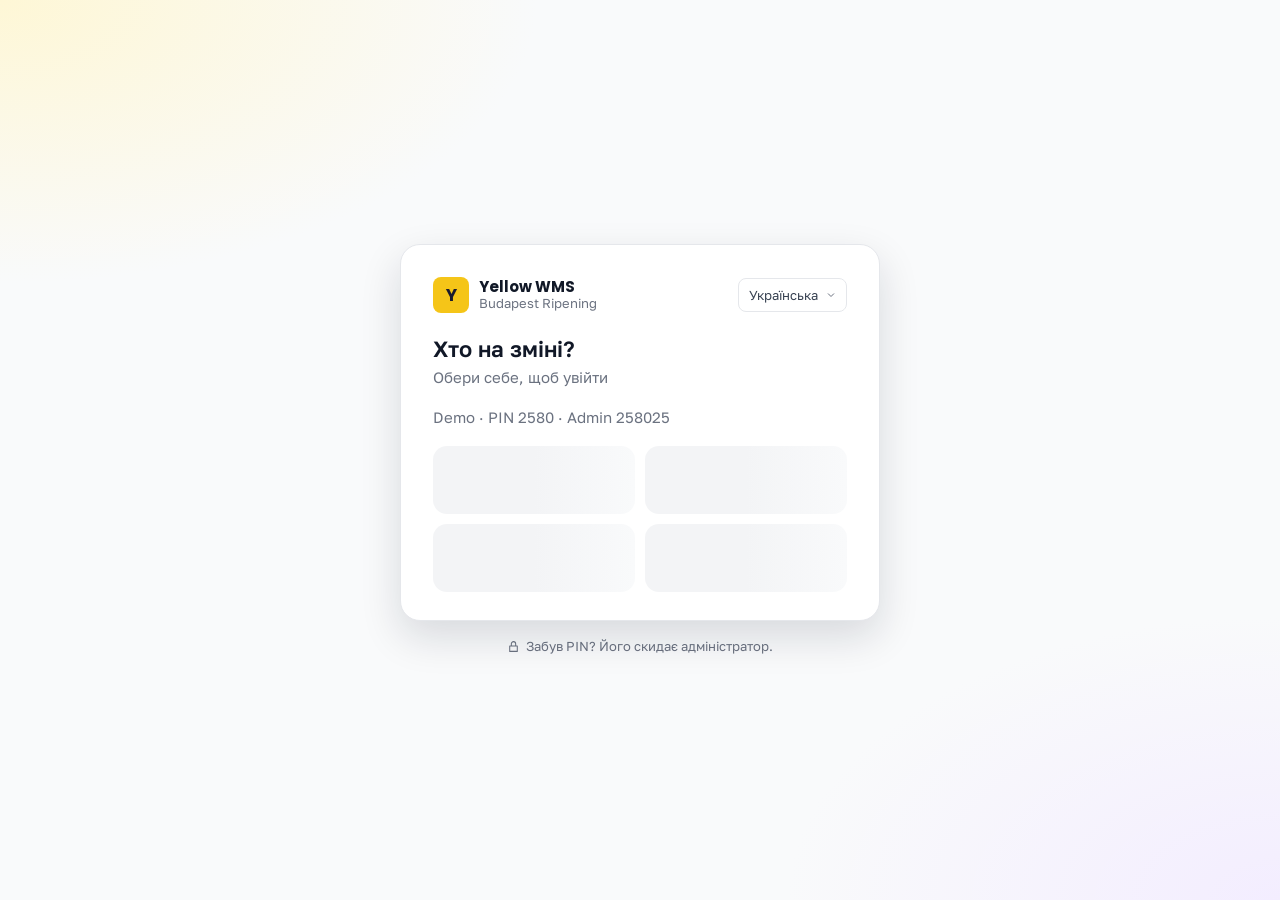
==== index.html @ 2b7ae032 "Demo 2026-10-23T20:37" ====
<!doctype html>
<html lang="en" class="is-auth-pending">
	<head>
		<meta charset="UTF-8">
		<meta name="viewport" content="width=device-width, initial-scale=1.0">
		<link rel="shortcut icon" href="./assets/img/favicon.ico">
		<meta name="description" content="Yellow WMS — today at the ripening facility">
		<title>Today · Yellow WMS</title>
		<script type="module" crossorigin="" src="./js/index.min.js?v=1792787865111"></script>
		<link rel="modulepreload" crossorigin="" href="./js/ui.min.js?v=1792787865111">
		<link rel="modulepreload" crossorigin="" href="./js/icon.min.js?v=1792787865111">
		<link rel="modulepreload" crossorigin="" href="./js/site.min.js?v=1792787865111">
		<link rel="modulepreload" crossorigin="" href="./js/app-shell.min.js?v=1792787865111">
		<link rel="modulepreload" crossorigin="" href="./js/toast.min.js?v=1792787865111">
		<link rel="modulepreload" crossorigin="" href="./js/format.min.js?v=1792787865111">
		<link rel="stylesheet" crossorigin="" href="./css/ui.min.css?v=1792787865111">
		<link rel="stylesheet" crossorigin="" href="./css/app-shell.min.css?v=1792787865111">
		<link rel="stylesheet" crossorigin="" href="./css/index.min.css?v=1792787865111">
	</head>
	<body>
		<!-- Desktop shell: sidebar · main · drawer (Yellow WMS) -->
		<div data-fls-ui="" data-fls-app-shell="" class="app-shell">
			<!-- app-bar · shown below 992px instead of the sidebar. Burger = template "menu" module (data-fls-menu) -->
			<header class="app-bar" data-fls-lp="">
				<button type="button" class="icon-menu app-bar__burger" data-fls-menu="" aria-label="Menu" aria-controls="app-sidebar">
					<span></span>
				</button>
				<a href="index.html" class="app-bar__brand" aria-label="Yellow WMS · Today">
					<span class="sidebar__logo">Y</span>
				</a>
				<span class="app-bar__title">Today</span>
			</header>
			<div class="sidebar-backdrop" data-fls-menu="" aria-hidden="true"></div>
			<aside data-fls-sidebar="" class="sidebar" id="app-sidebar">
				<div class="sidebar__top">
					<a href="index.html" class="sidebar__brand">
						<span class="sidebar__logo">Y</span>
						<span class="sidebar__name">Yellow WMS</span>
					</a>
					<button type="button" class="btn btn--icon sidebar__close" data-fls-menu="" aria-label="Close menu">
						<svg class="icon" aria-hidden="true">
							<use href="./assets/img/spritemap.svg#sprite-close"></use>
						</svg>
					</button>
				</div>
				<div class="sidebar__facility">
					<span class="sidebar__facility-name" data-site-name="">Budapest Ripening</span>
					<span class="sidebar__date" data-sidebar-date="">30 chambers</span>
				</div>
				<nav class="sidebar__nav" aria-label="Main">
					<a href="index.html" data-perm="dashboard.view" class="sidebar__item sidebar__item--active" aria-current="page" title="Today">
						<svg class="sidebar__icon icon" aria-hidden="true">
							<use href="./assets/img/spritemap.svg#sprite-home"></use>
						</svg>
						<span class="sidebar__label">Today</span>
					</a>
					<a href="chambers.html" data-perm="chambers.view" class="sidebar__item" aria-current="false" title="Chambers">
						<svg class="sidebar__icon icon" aria-hidden="true">
							<use href="./assets/img/spritemap.svg#sprite-grid"></use>
						</svg>
						<span class="sidebar__label">Chambers</span>
					</a>
					<a href="plan-week.html" data-perm="plans.upload" class="sidebar__item" aria-current="false" title="Plan Week">
						<svg class="sidebar__icon icon" aria-hidden="true">
							<use href="./assets/img/spritemap.svg#sprite-calendar"></use>
						</svg>
						<span class="sidebar__label">Plan Week</span>
					</a>
					<a href="ripening-plan.html" data-perm="ripening.generate" class="sidebar__item" aria-current="false" title="Ripening Plan">
						<svg class="sidebar__icon icon" aria-hidden="true">
							<use href="./assets/img/spritemap.svg#sprite-flame"></use>
						</svg>
						<span class="sidebar__label">Ripening Plan</span>
					</a>
					<a href="stock.html" data-perm="stock.fill stock.reconcile reports.download" class="sidebar__item" aria-current="false" title="Stock">
						<svg class="sidebar__icon icon" aria-hidden="true">
							<use href="./assets/img/spritemap.svg#sprite-box"></use>
						</svg>
						<span class="sidebar__label">Stock</span>
					</a>
					<a href="reports.html" data-perm="reports.download" class="sidebar__item" aria-current="false" title="Reports">
						<svg class="sidebar__icon icon" aria-hidden="true">
							<use href="./assets/img/spritemap.svg#sprite-chart"></use>
						</svg>
						<span class="sidebar__label">Reports</span>
					</a>
					<a href="scanner.html" data-perm="scanner.receive" class="sidebar__item" aria-current="false" title="Receiving">
						<svg class="sidebar__icon icon" aria-hidden="true">
							<use href="./assets/img/spritemap.svg#sprite-scan"></use>
						</svg>
						<span class="sidebar__label">Receiving</span>
					</a>
					<a href="outbound.html" data-perm="scanner.ship scanner.market" class="sidebar__item" aria-current="false" title="Outbound">
						<svg class="sidebar__icon icon" aria-hidden="true">
							<use href="./assets/img/spritemap.svg#sprite-inbox"></use>
						</svg>
						<span class="sidebar__label">Outbound</span>
					</a>
					<a href="rounds.html" data-perm="chambers.gasday" class="sidebar__item" aria-current="false" title="Rounds">
						<svg class="sidebar__icon icon" aria-hidden="true">
							<use href="./assets/img/spritemap.svg#sprite-clock"></use>
						</svg>
						<span class="sidebar__label">Rounds</span>
					</a>
					<a href="users.html" data-perm="users.manage settings.edit" class="sidebar__item" aria-current="false" title="Settings">
						<svg class="sidebar__icon icon" aria-hidden="true">
							<use href="./assets/img/spritemap.svg#sprite-sliders"></use>
						</svg>
						<span class="sidebar__label">Settings</span>
					</a>
				</nav>
				<!-- interface language (services/i18n.js fills the options) -->
				<select class="lang-select sidebar__lang" data-lang-select="" aria-label="Language"></select>
				<!-- signed-in user · filled by sidebar.js when the session is known -->
				<div class="sidebar__user" data-sidebar-user="">
					<span class="avatar sidebar__avatar" data-slot="avatar" aria-hidden="true"></span>
					<span class="sidebar__user-info">
						<span class="sidebar__user-name" data-slot="name"></span>
						<span class="sidebar__user-role" data-slot="role"></span>
					</span>
					<button type="button" class="btn btn--icon sidebar__logout" data-logout="" aria-label="Sign out" title="Sign out">
						<svg class="icon" aria-hidden="true">
							<use href="./assets/img/spritemap.svg#sprite-logout"></use>
						</svg>
					</button>
				</div>
				<!-- server version from /api/health (filled by sidebar.js) -->
				<span class="sidebar__version" data-sidebar-version="" hidden></span>
			</aside>
			<main class="app-shell__main page">
				<div data-fls-index="" class="index" data-page-perm="dashboard.view">
					<header class="page-head">
						<div class="page-head__titles">
							<h1 class="page-head__title">Today</h1>
							<p class="page-head__subtitle" data-today-subtitle="">Loading…</p>
						</div>
						<div class="page-head__actions">
							<a href="#" class="btn btn--secondary" data-perm="reports.download" data-total-link="">
								<svg class="icon" aria-hidden="true">
									<use href="./assets/img/spritemap.svg#sprite-download"></use>
								</svg>
								Download Total
							</a>
							<a href="ripening-plan.html" class="btn btn--secondary" data-perm="ripening.generate">
								<svg class="icon" aria-hidden="true">
									<use href="./assets/img/spritemap.svg#sprite-flame"></use>
								</svg>
								Generate Ripening Plan
							</a>
							<button type="button" class="btn btn--primary index__cta" data-perm="stock.fill" data-fill-day="">
								<svg class="icon" aria-hidden="true">
									<use href="./assets/img/spritemap.svg#sprite-box"></use>
								</svg>
								Fill stock day
							</button>
						</div>
					</header>
					<!-- KPI tiles, alerts and chamber bars are rendered by index.js from GET /api/ui/today -->
					<section class="index__kpis" aria-label="Today in numbers" data-fls-kpi-tile="" data-today-kpis="">
						<span class="kpi-tile kpi-tile--skeleton"></span>
						<span class="kpi-tile kpi-tile--skeleton"></span>
						<span class="kpi-tile kpi-tile--skeleton"></span>
						<span class="kpi-tile kpi-tile--skeleton"></span>
						<span class="kpi-tile kpi-tile--skeleton"></span>
						<span class="kpi-tile kpi-tile--skeleton"></span>
					</section>
					<div class="index__grid">
						<section class="panel" aria-labelledby="attention-title">
							<header class="panel__head">
								<h2 class="panel__title" id="attention-title">Needs attention</h2>
								<span class="panel__meta" data-alerts-count=""></span>
							</header>
							<ul data-fls-alert-list="" class="alert-list" data-today-alerts=""></ul>
							<p class="panel__foot">Alerts clear themselves when the underlying data is fixed.</p>
						</section>
						<section class="panel" aria-labelledby="chambers-title">
							<header class="panel__head">
								<h2 class="panel__title" id="chambers-title">Chambers</h2>
								<a href="chambers.html" class="panel__link">Open map →</a>
							</header>
							<div class="panel__body index__map">
								<!-- chamber-bars · compact fill overview of all chambers (dashboard). Rendered by the page (pages/index/_render.js). -->
								<div data-fls-chamber-bars="" class="chamber-bars" data-chamber-bars=""></div>
								<ul class="chamber-legend">
									<li class="chamber-legend__item chamber-legend__item--regular">Banana</li>
									<li class="chamber-legend__item chamber-legend__item--bio">BIO</li>
									<li class="chamber-legend__item chamber-legend__item--citro">CITRO</li>
									<li class="chamber-legend__item chamber-legend__item--empty">Empty</li>
								</ul>
							</div>
						</section>
					</div>
				</div>
			</main>
		</div>
	</body>
</html>
---- css/ui.min.css ----
@import "https://fonts.googleapis.com/css2?family=Golos+Text:wght@400;500;600;700&family=JetBrains+Mono:wght@500;600&family=Poppins:wght@400;500;600;700&display=swap";*{padding:0;margin:0;border:0}*,:after,:before{box-sizing:border-box}:after,:before,a,label{display:inline-block}body,html{height:100%}body{line-height:1;scrollbar-gutter:stable;-ms-text-size-adjust:100%;-moz-text-size-adjust:100%;-webkit-text-size-adjust:100%;-webkit-font-smoothing:antialiased;-moz-osx-font-smoothing:grayscale}button,input,textarea{font-family:inherit;font-size:inherit;line-height:inherit;color:inherit;background-color:transparent}input,textarea{width:100%}button,option,select{cursor:pointer}a{color:inherit;text-decoration:none}ul li{list-style:none}img{max-width:100%;height:auto;vertical-align:middle}h1,h2,h3,h4,h5,h6{font-weight:inherit;font-size:inherit}address{font-style:normal}:root{--font-ui:"Poppins", "Golos Text", system-ui, sans-serif;--font-mobile:"Golos Text", "Poppins", system-ui, sans-serif;--font-mono:"JetBrains Mono", ui-monospace, Consolas, monospace;--color-primary:#7c3aed;--color-primary-hover:#6b21a8;--color-primary-ink:#5b21b6;--color-primary-soft:#f3edff;--color-primary-ring:#ede4ff;--color-banana:#f5c518;--color-banana-soft:#fef7d6;--color-bio:#65a30d;--color-bio-soft:#eef6e2;--color-bio-ink:#3f6a0d;--color-citro:#9ca3af;--color-success:#00a63a;--color-success-ink:#0f7a3a;--color-success-soft:#ecfdf3;--color-warning:#e08a00;--color-warning-ink:#a15c00;--color-warning-soft:#fff7e6;--color-danger:#e11d48;--color-danger-ink:#be123c;--color-danger-soft:#fff1f3;--color-text:#111827;--color-text-strong:#374151;--color-text-light:#4b5563;--color-text-muted:#6b7280;--color-text-faint:#9ca3af;--color-bg:#f9fafb;--color-white:#fff;--color-gray:#f3f4f6;--color-border:#e5e7eb;--color-border-strong:#d1d5db;--color-navy:#1a1a2e;--spacing-xs:0.25rem;--spacing-sm:0.5rem;--spacing-md:0.75rem;--spacing-lg:1rem;--spacing-xl:1.25rem;--spacing-2xl:1.5rem;--tap-min:3.25rem;--radius-sm:0.375rem;--radius-md:0.5rem;--radius-lg:0.75rem;--radius-xl:0.875rem;--radius-pill:62.4375rem;--radius-full:50%;--shadow-sm:0 0.0625rem 0.125rem rgba(17,24,39,.06);--shadow-md:0 0.25rem 0.75rem rgba(17,24,39,.12);--shadow-lg:0 1rem 2.5rem rgba(17,24,39,.14);--shadow-primary:0 0.25rem 0.875rem rgba(124,58,237,.28);--shadow-drawer:-1rem 0 2.5rem rgba(17,24,39,.08);--ring:0 0 0 0.1875rem var(--color-primary-ring);--transition-fast:120ms ease;--transition-medium:200ms ease;--transition-slow:320ms ease;--sidebar-width:15rem;--drawer-width:23.75rem;--chamber-capacity:2592}body{min-width:20rem;color:var(--color-text);font-family:var(--font-ui);font-size:.875rem;line-height:1.43;background-color:var(--color-bg);-webkit-tap-highlight-color:transparent}[data-fls-scrolllock] body{overflow:hidden;touch-action:none;overscroll-behavior:none}.wrapper{min-height:100%;display:flex;flex-direction:column;overflow:clip}.wrapper>main{flex:1 1 auto}.wrapper>*{min-width:0}[class*=__container]{max-width:90.5rem;margin:0 auto;padding-left:1.5rem;padding-right:1.5rem}.icon{width:1em;height:1em;flex-shrink:0;display:inline-block;vertical-align:middle;stroke:currentColor;fill:none}.tnum{font-variant-numeric:tabular-nums}.mono{font-family:var(--font-mono);font-size:.875rem;font-weight:500;letter-spacing:.02em}::selection{background-color:var(--color-primary-soft);color:var(--color-primary-ink)}:focus-visible{outline:.125rem solid var(--color-primary);outline-offset:.125rem}.visually-hidden{position:absolute;width:.0625rem;height:.0625rem;overflow:hidden;clip-path:inset(50%);white-space:nowrap}[hidden]{display:none!important}.is-auth-pending body{visibility:hidden;animation:auth-reveal 0s linear 4s forwards}@keyframes auth-reveal{to{visibility:visible}}.is-app [data-download]{display:none!important}.btn{--btn-h:2.5rem;--btn-px:1.125rem;--btn-radius:var(--radius-md);position:relative;display:inline-flex;align-items:center;justify-content:center;gap:var(--spacing-sm);height:var(--btn-h);padding-inline:var(--btn-px);border:.0625rem solid transparent;border-radius:var(--btn-radius);font-size:.875rem;font-weight:600;line-height:1;white-space:nowrap;transition:background-color var(--transition-fast),border-color var(--transition-fast),color var(--transition-fast),box-shadow var(--transition-fast),transform var(--transition-fast)}.btn:focus-visible{outline:none;box-shadow:var(--ring)}.btn:active:not([disabled]){transform:translateY(.0625rem)}.btn .icon,.btn--lg{font-size:1.125rem}.btn--primary{background-color:var(--color-primary);color:var(--color-white)}.btn--secondary{background-color:var(--color-white);border-color:var(--color-border);color:var(--color-text);font-weight:500}.btn--danger{background-color:var(--color-danger-soft);border-color:#fecdd6;color:var(--color-danger-ink)}.btn--danger-solid{background-color:var(--color-danger-ink);color:var(--color-white)}.btn--ghost{--btn-px:0.5rem;background-color:transparent;color:var(--color-primary);font-weight:600}.btn--icon{--btn-px:0;width:var(--btn-h);background-color:var(--color-white);border-color:var(--color-border);color:var(--color-text-light)}.btn--lg{--btn-h:3.5rem}.btn--lg,.btn--xl{--btn-radius:var(--radius-lg);font-family:var(--font-mobile)}.btn--xl{--btn-h:3.75rem;font-size:1.25rem}.btn--xl.btn--primary{box-shadow:var(--shadow-primary)}.btn--block{display:flex;width:100%}.btn.is-disabled,.btn[disabled]{background-color:var(--color-gray);border-color:transparent;color:var(--color-text-faint);box-shadow:none;cursor:not-allowed}.btn.is-loading{color:transparent;pointer-events:none}.btn.is-loading:after{content:"";position:absolute;width:1.125rem;height:1.125rem;border-radius:50%;border:.125rem solid var(--color-white);border-top-color:transparent;animation:btn-spin .7s linear infinite}.btn.is-loading.btn--secondary:after{border-color:var(--color-text-muted);border-top-color:transparent}@keyframes btn-spin{to{transform:rotate(1turn)}}.segmented{display:inline-flex;gap:.125rem;padding:.1875rem;background-color:var(--color-gray);border-radius:var(--radius-md);max-width:100%;overflow-x:auto;scrollbar-width:none}.segmented__option{display:inline-flex;flex-shrink:0;white-space:nowrap;align-items:center;gap:.375rem;height:2.125rem;padding-inline:.875rem;border-radius:var(--radius-sm);font-size:.8125rem;font-weight:500;color:var(--color-text-light);transition:background-color var(--transition-fast),color var(--transition-fast)}.segmented__option:focus-visible{outline:none;box-shadow:var(--ring)}.segmented__option--active,.segmented__option[aria-checked=true],.segmented__option[aria-pressed=true]{background-color:var(--color-white);color:var(--color-text);font-weight:600;box-shadow:0 .0625rem .125rem rgba(17,24,39,.08)}.segmented__count{font-size:.6875rem;font-weight:500;color:var(--color-text-muted);font-variant-numeric:tabular-nums}.segmented--lg{display:flex;gap:0;padding:0;height:3.5rem;background-color:var(--color-white);border:.0625rem solid var(--color-border);border-radius:var(--radius-lg);overflow:hidden}.segmented--lg .segmented__option{flex:1 1 0;justify-content:center;flex-direction:column;gap:0;height:auto;border-radius:0;font-family:var(--font-mobile);font-size:1.125rem;font-weight:600;color:var(--color-text)}.segmented--lg .segmented__option:not(:last-child){border-right:.0625rem solid var(--color-border)}.segmented--lg .segmented__option small{font-size:.75rem;font-weight:400;opacity:.85}.segmented--lg .segmented__option--active,.segmented--lg .segmented__option[aria-checked=true]{background-color:var(--color-primary);color:var(--color-white);box-shadow:none}.field{display:flex;flex-direction:column;gap:.375rem;min-width:0}.field__label{font-size:.8125rem;font-weight:500;color:var(--color-text-light)}.field__input{width:100%;height:2.5rem;padding-inline:.75rem;background-color:var(--color-white);border:.0625rem solid var(--color-border);border-radius:var(--radius-md);font-size:.875rem;color:var(--color-text);transition:border-color var(--transition-fast),box-shadow var(--transition-fast);font-variant-numeric:tabular-nums}.field__input::placeholder{color:var(--color-text-faint)}.field__input:focus{outline:none;border-color:var(--color-primary);box-shadow:0 0 0 .0625rem var(--color-primary),var(--ring)}.field__input[type=date],.lang-select{cursor:pointer}.field__hint{font-size:.75rem;line-height:1rem;color:var(--color-text-muted)}.field--mono .field__input{font-family:var(--font-mono);font-size:.875rem;font-weight:500;letter-spacing:.02em;text-transform:uppercase}.field--error .field__input{border-color:var(--color-danger)}.field--error .field__input:focus{box-shadow:0 0 0 .0625rem var(--color-danger),0 0 0 .25rem var(--color-danger-soft)}.field--error .field__hint{color:var(--color-danger)}.field--success .field__input{border-color:var(--color-success)}.field--success .field__hint{color:var(--color-success-ink)}.field--lg{font-family:var(--font-mobile)}.field--lg .field__label{font-size:.875rem;font-weight:600;color:var(--color-text-strong)}.field--lg .field__input{height:3.5rem;padding-inline:1rem;border-radius:var(--radius-lg);font-size:1.25rem}.field--lg .field__hint{font-size:.8125rem}.field--number-xl .field__input{height:4rem;padding-inline:1rem;border-radius:var(--radius-lg);font-size:1.875rem;font-weight:600;text-align:right}.lang-select{height:2.125rem;padding:0 1.75rem 0 .625rem;border:.0625rem solid var(--color-border);border-radius:var(--radius-md);background:var(--color-white) url("data:image/svg+xml;charset=utf-8,%3Csvg%20xmlns%3D%22http%3A%2F%2Fwww.w3.org%2F2000%2Fsvg%22%20width%3D%2212%22%20height%3D%2212%22%20fill%3D%22none%22%20stroke%3D%22%236b7280%22%20stroke-width%3D%222%22%20viewBox%3D%220%200%2024%2024%22%3E%3Cpath%20d%3D%22m6%209%206%206%206-6%22%2F%3E%3C%2Fsvg%3E") no-repeat right .5625rem center;appearance:none;font:inherit;font-size:.8125rem;color:var(--color-text-strong)}.lang-select:focus-visible{outline:none;box-shadow:var(--ring)}.chip{display:inline-flex;align-items:center;gap:.375rem;height:1.5rem;padding-inline:.5rem;border-radius:var(--radius-sm);background-color:var(--color-gray);color:var(--color-text-strong);font-size:.75rem;font-weight:600;line-height:1;white-space:nowrap;font-variant-numeric:tabular-nums}.chip .icon{font-size:.8125rem}.chip--banana:before,.chip--bio:before{content:"";width:.375rem;height:.375rem;border-radius:50%;background-color:currentColor}.chip--banana{background-color:var(--color-banana-soft);color:#7a5a00}.chip--banana:before{background-color:var(--color-banana)}.chip--bio{background-color:var(--color-bio-soft);color:var(--color-bio-ink)}.chip--bio:before{background-color:var(--color-bio)}.chip--dec,.chip--gs,.chip--rt{background-color:transparent;border:.0625rem solid var(--color-border);font-family:var(--font-mono)}.chip--gas-day{background-color:var(--color-white);border:.0625rem solid var(--color-border);font-weight:600}.chip--no-day{background-color:var(--color-warning-soft);color:var(--color-warning-ink)}.chip--sm{height:1.25rem;padding-inline:.375rem;font-size:.6875rem}.badge{display:inline-flex;align-items:center;height:1.5rem;padding-inline:.625rem;border-radius:var(--radius-pill);font-size:.75rem;font-weight:600;white-space:nowrap}.badge--diff{background-color:var(--color-danger-soft);color:var(--color-danger-ink)}.badge--missing{background-color:var(--color-warning-soft);color:var(--color-warning-ink)}.badge--extra{background-color:var(--color-primary-soft);color:var(--color-primary-hover)}.badge--match{background-color:var(--color-success-soft);color:var(--color-success-ink)}.badge--count{min-width:1.25rem;height:1.25rem;padding-inline:.375rem;justify-content:center;background-color:var(--color-danger-soft);color:var(--color-danger-ink);font-size:.6875rem;font-variant-numeric:tabular-nums}.badge--dot{gap:.375rem;height:1.625rem}.badge--dot:before{content:"";width:.375rem;height:.375rem;border-radius:50%;background-color:currentColor}.progress{--value:0%;--fill:var(--color-primary);position:relative;display:block;height:.375rem;border-radius:.1875rem;background-color:var(--color-gray);overflow:hidden}.progress__fill{display:block;width:var(--value);height:100%;border-radius:inherit;background:var(--fill);transition:width var(--transition-slow)}.progress--lg{height:.5rem;border-radius:.25rem}.progress--banana{--fill:var(--color-banana)}.progress--bio{--fill:var(--color-bio)}.progress--success{--fill:var(--color-success)}.progress--citro{--fill:var(--color-citro)}.progress--mixed{--split:60%;--fill:linear-gradient(90deg, var(--color-banana) 0 var(--split), var(--color-bio) var(--split) 100%)}.progress--empty{background-color:var(--color-white);border:.0625rem dashed var(--color-border-strong)}.toast{display:flex;align-items:flex-start;gap:var(--spacing-md);min-height:3.5rem;padding:.75rem 1rem;border-radius:var(--radius-lg);color:var(--color-white);font-family:var(--font-mobile);box-shadow:var(--shadow-md);animation:toast-in var(--transition-medium) both}.toast__icon{font-size:1.375rem;margin-top:.125rem}.toast__body{display:flex;flex-direction:column;gap:.125rem}.toast__title{font-size:1.0625rem;font-weight:600;line-height:1.3}.toast__text{font-size:.9375rem;opacity:.92}.toast--success{background-color:var(--color-success-ink);align-items:center}.toast--success .toast__icon{margin-top:0}.toast--error{background-color:var(--color-danger-ink)}.toast.is-leaving{animation:toast-out var(--transition-medium) both}@keyframes toast-in{0%{opacity:0;transform:translateY(.5rem)}}@keyframes toast-out{to{opacity:0;transform:translateY(.5rem)}}.page-toasts{position:fixed;right:1.5rem;bottom:1.5rem;z-index:50;display:flex;flex-direction:column;gap:.5rem;width:calc(min(22.5rem,100vw - 3rem))}.page-toasts .toast__title{font-size:.9375rem}.page-toasts .toast__text:empty{display:none}.banner{display:flex;align-items:flex-start;gap:var(--spacing-md);padding:.75rem 1rem;border-radius:var(--radius-lg);border:.0625rem solid #fbd9a0;background-color:var(--color-warning-soft);color:#7a4500}.banner__icon{font-size:1.25rem;margin-top:.0625rem;color:var(--color-warning)}.banner__body{display:flex;flex-direction:column;gap:.125rem;font-size:.875rem;line-height:1.4}.banner__title{font-size:1rem;font-weight:600}.banner--offline,.qty-picker__sub{font-family:var(--font-mobile)}.banner--compact{padding:.625rem .75rem;border-radius:var(--radius-md)}.banner--compact .banner__body{font-size:.8125rem}.banner--danger{border-color:#fecdd6;background-color:var(--color-danger-soft);color:var(--color-danger-ink)}.banner--danger .banner__icon{color:var(--color-danger)}.empty-state{display:flex;flex-direction:column;align-items:center;gap:.625rem;padding:1.75rem 1.25rem;text-align:center;background-color:var(--color-white);border:.0625rem dashed var(--color-border-strong);border-radius:var(--radius-lg)}.empty-state__icon{display:grid;place-items:center;width:2.75rem;height:2.75rem;border-radius:var(--radius-lg);background-color:var(--color-gray);color:var(--color-text-muted);font-size:1.375rem}.empty-state__title{font-size:.9375rem;font-weight:600}.empty-state__text{max-width:17.5rem;font-size:.8125rem;color:var(--color-text-muted)}.qty-picker{display:grid;grid-template-columns:repeat(4,1fr);gap:var(--spacing-sm)}.qty-picker__option{display:flex;flex-direction:column;align-items:center;justify-content:center;height:4rem;border:.0625rem solid var(--color-border);border-radius:var(--radius-lg);background-color:var(--color-white);font-size:1.5rem;font-weight:600;color:var(--color-text);transition:border-color var(--transition-fast),background-color var(--transition-fast);font-variant-numeric:tabular-nums}.qty-picker__option:focus-visible{outline:none;box-shadow:var(--ring)}.qty-picker__option--active,.qty-picker__option[aria-checked=true]{border:.125rem solid var(--color-primary);background-color:var(--color-primary-soft);color:var(--color-primary-ink)}.qty-picker__sub{font-size:.75rem;font-weight:400;line-height:1}.qty-picker__manual{grid-column:1/-1}.avatar{display:inline-grid;flex-shrink:0;place-items:center;width:2.5rem;height:2.5rem;border-radius:var(--radius-full);background-color:var(--color-gray);color:var(--color-text-strong);font-size:.875rem;font-weight:600;letter-spacing:.02em}.avatar--lg{width:3.25rem;height:3.25rem;font-size:1.0625rem}.avatar--admin{background-color:var(--color-primary-soft);color:var(--color-primary-ink)}.avatar--ripener{background-color:var(--color-banana-soft);color:var(--color-warning-ink)}.avatar--logistics{background-color:#e8f1fd;color:#1d4f91}.avatar--quality{background-color:var(--color-bio-soft);color:var(--color-bio-ink)}@media(max-width:29.99875rem){.segmented:not(.segmented--lg,.segmented--tall){display:grid;grid-template-columns:repeat(2,minmax(0,1fr));width:100%;overflow:visible}.segmented:not(.segmented--lg,.segmented--tall) .segmented__option{justify-content:center;min-width:0;min-height:2.25rem;height:auto;padding:.375rem .5rem;white-space:normal;text-align:center;line-height:1.2}.segmented:not(.segmented--lg,.segmented--tall) .segmented__option:last-child:nth-child(odd){grid-column:1/-1}}@media(any-hover:hover){html:not([data-fls-touch]) .btn--primary:hover{background-color:var(--color-primary-hover)}html:not([data-fls-touch]) .btn--secondary:hover{background-color:var(--color-gray)}html:not([data-fls-touch]) .btn--danger:hover{background-color:#ffe4e9}html:not([data-fls-touch]) .btn--danger-solid:hover{background-color:#9f1239}html:not([data-fls-touch]) .btn--ghost:hover{color:var(--color-primary-hover);background-color:var(--color-primary-soft)}html:not([data-fls-touch]) .btn--icon:hover{background-color:var(--color-gray);color:var(--color-text)}html:not([data-fls-touch]) .segmented__option:hover{color:var(--color-text)}}@media(prefers-reduced-motion:reduce){*,:after,:before{animation-duration:.01ms!important;transition-duration:.01ms!important}}
---- css/app-shell.min.css ----
.icon-menu{display:none}.sidebar{position:sticky;top:0;display:flex;flex-direction:column;gap:var(--spacing-xl);height:100vh;padding:1.25rem .875rem;background-color:var(--color-white);border-right:.0625rem solid var(--color-border);overflow-y:auto}.sidebar__top{display:flex;align-items:center;justify-content:space-between;gap:var(--spacing-sm)}.sidebar__close{display:none;flex-shrink:0;color:var(--color-text-muted)}.sidebar__brand{display:flex;align-items:center;gap:.625rem;padding-inline:.375rem}.sidebar__logo{display:grid;place-items:center;width:2rem;height:2rem;border-radius:var(--radius-md);background-color:var(--color-banana);color:var(--color-navy);font-size:.9375rem;font-weight:700}.sidebar__name{font-size:1rem;font-weight:600;letter-spacing:-.01em}.sidebar__facility{display:flex;flex-direction:column;gap:.125rem;padding:.75rem;border-radius:.625rem;background-color:var(--color-bg);border:.0625rem solid var(--color-border)}.sidebar__facility-name{font-size:.8125rem;font-weight:600}.sidebar__date{font-size:.75rem;color:var(--color-text-light);font-variant-numeric:tabular-nums}.sidebar__nav{display:flex;flex-direction:column;gap:.125rem}.sidebar__item{display:flex;align-items:center;gap:var(--spacing-md);height:2.5rem;padding-inline:.625rem;border-radius:var(--radius-md);font-size:.875rem;font-weight:500;color:var(--color-text-strong);transition:background-color var(--transition-fast),color var(--transition-fast)}.sidebar__item:focus-visible{outline:none;box-shadow:var(--ring)}.sidebar__item--active{background-color:var(--color-primary-soft);color:var(--color-primary-ink);font-weight:600}.sidebar__icon{font-size:1.125rem}.sidebar__label{flex:1 1 auto}.sidebar__user{display:flex;align-items:center;gap:.625rem;margin-top:auto;padding:.625rem .375rem 0;border-top:.0625rem solid var(--color-border)}.sidebar__avatar{width:2rem;height:2rem;font-size:.75rem}.sidebar__user-info{display:flex;flex:1 1 auto;flex-direction:column;min-width:0}.sidebar__logout{flex-shrink:0;color:var(--color-text-muted)}.sidebar__user-name{overflow:hidden;font-size:.8125rem;font-weight:500;white-space:nowrap;text-overflow:ellipsis}.sidebar__user-role{font-size:.75rem;color:var(--color-text-muted)}.app-bar,.sidebar-backdrop{display:none}.sidebar__lang{align-self:stretch;margin-top:auto}.sidebar__lang+.sidebar__user{margin-top:0}.sidebar__version{display:block;margin-top:-.75rem;padding:0 .75rem;font-size:.6875rem;color:var(--color-text-muted);white-space:nowrap;overflow:hidden;text-overflow:ellipsis}.app-shell{display:grid;grid-template-columns:var(--sidebar-width) minmax(0,1fr);min-height:100vh}.app-shell:has(.drawer.is-open){grid-template-columns:var(--sidebar-width) minmax(0,1fr) var(--drawer-width)}.app-shell__main{display:flex;flex-direction:column;gap:var(--spacing-2xl);min-width:0;padding:1.75rem 2rem 2.5rem}.page-head{display:flex;align-items:flex-end;justify-content:space-between;flex-wrap:wrap;gap:var(--spacing-lg)}.page-head__titles{display:flex;flex-direction:column;gap:var(--spacing-xs)}.page-head__title{font-size:1.5rem;line-height:1.875rem;font-weight:600;letter-spacing:-.01em}.page-head__subtitle{font-size:.875rem;color:var(--color-text-light);font-variant-numeric:tabular-nums}.page-head__actions{display:flex;flex-wrap:wrap;gap:var(--spacing-sm)}.panel{background-color:var(--color-white);border:.0625rem solid var(--color-border);border-radius:var(--radius-lg);display:flex;flex-direction:column;min-width:0}.panel__head{display:flex;align-items:center;justify-content:space-between;gap:var(--spacing-md);padding:1rem 1.25rem;border-bottom:.0625rem solid var(--color-border)}.panel__title{font-size:1rem;font-weight:600}.panel__meta{font-size:.75rem;color:var(--color-text-muted)}.panel__link{font-size:.8125rem;font-weight:600;color:var(--color-primary);transition:color var(--transition-fast)}.panel__body{padding:1rem 1.25rem}.panel__foot{padding:.75rem 1.25rem;font-size:.75rem;color:var(--color-text-muted)}@media(max-width:79.99875em){.app-shell{--sidebar-width:4.5rem}}@media(max-width:61.99875em){.app-bar{position:sticky;top:0;z-index:30;display:flex;align-items:center;gap:var(--spacing-md);height:3.5rem;padding-inline:1rem;background-color:var(--color-white);border-bottom:.0625rem solid var(--color-border)}.app-bar__burger.icon-menu{display:block;position:relative;flex-shrink:0;width:1.375rem;height:1rem}.app-bar__burger.icon-menu span,.app-bar__burger.icon-menu:after,.app-bar__burger.icon-menu:before{content:"";position:absolute;right:0;width:100%;height:.125rem;border-radius:.0625rem;background-color:var(--color-navy);transition:all .3s}.app-bar__burger.icon-menu:before{top:0}.app-bar__burger.icon-menu:after{bottom:0}.app-bar__burger.icon-menu span{top:calc(50% - .0625rem)}.app-bar__brand{display:flex}.app-bar__brand .sidebar__logo{width:1.75rem;height:1.75rem;font-size:.8125rem}.app-bar__title{overflow:hidden;font-size:1rem;font-weight:600;white-space:nowrap;text-overflow:ellipsis}.sidebar{position:fixed;top:0;left:0;z-index:50;width:calc(min(17.5rem,85vw));height:100svh;box-shadow:1rem 0 2.5rem rgba(17,24,39,.12);transform:translateX(-105%);visibility:hidden;transition:transform var(--transition-medium),visibility 0s linear var(--transition-medium)}[data-fls-menu-open] .sidebar{transform:none;visibility:visible;transition:transform var(--transition-medium)}.sidebar__close{display:inline-flex}.sidebar-backdrop{position:fixed;inset:0;z-index:40;display:block;background-color:rgba(26,26,46,.4);opacity:0;pointer-events:none;transition:opacity var(--transition-medium)}[data-fls-menu-open] .sidebar-backdrop{opacity:1;pointer-events:auto}.app-shell{display:block}.app-shell__main{padding:1.25rem 1.25rem 2rem}}@media(max-width:47.99875em) and (any-hover:none){.icon-menu{cursor:default}}@media(max-width:47.99875em){.menu__body{height:100svh;overflow:auto;padding:3.125rem .9375rem 1.875rem}.menu__body,.menu__body:before{position:fixed;width:100%;left:-100%;top:0;transition:left .3s}.menu__body:before{content:"";height:4.375rem;z-index:2}[data-fls-menu-open] .menu__body,[data-fls-menu-open] .menu__body:before{left:0}.icon-menu{display:block;position:relative;width:1.875rem;height:1.125rem;z-index:5}.icon-menu span,.icon-menu:after,.icon-menu:before{content:"";transition:all .3s;right:0;position:absolute;width:100%;height:.125rem;background-color:#000}.icon-menu:before{top:0}.icon-menu:after{bottom:0}.icon-menu span{top:calc(50% - .0625rem)}[data-fls-menu-open] .icon-menu span{width:0}[data-fls-menu-open] .icon-menu:before{top:calc(50% - .0625rem);transform:rotate(-45deg)}[data-fls-menu-open] .icon-menu:after{bottom:calc(50% - .0625rem);transform:rotate(45deg)}}@media(max-width:20.12375em){.app-shell__main{padding:1rem 1rem 1.75rem}}@media(min-width:61.99875em) and (max-width:79.99875em){.sidebar{align-items:center;padding-inline:.625rem}.sidebar__facility,.sidebar__label,.sidebar__lang,.sidebar__name,.sidebar__user-info,.sidebar__version{display:none}.sidebar__brand,.sidebar__item{padding-inline:0}.sidebar__nav{align-self:stretch}.sidebar__item{position:relative;justify-content:center}.sidebar__count{position:absolute;top:.125rem;right:.25rem;min-width:1rem;height:1rem;padding-inline:.25rem;font-size:.625rem}.sidebar__user{flex-direction:column;padding-inline:0}}@media(any-hover:hover){html:not([data-fls-touch]) .sidebar__item:hover{background-color:var(--color-gray)}html:not([data-fls-touch]) .sidebar__item--active:hover{background-color:var(--color-primary-soft)}html:not([data-fls-touch]) .panel__link:hover{color:var(--color-primary-hover)}}@media(prefers-reduced-motion:reduce){.sidebar,.sidebar-backdrop{transition:none!important}}
---- css/index.min.css ----
.index{display:flex;flex-direction:column;gap:var(--spacing-2xl)}.index__cta{box-shadow:var(--shadow-primary)}.index__kpis{display:grid;grid-template-columns:repeat(6,minmax(0,1fr));gap:var(--spacing-md)}.index__grid{display:grid;grid-template-columns:minmax(0,1.5fr) minmax(0,1fr);align-items:start}.index__grid,.index__map{gap:var(--spacing-lg)}.index__map,.kpi-tile{display:flex;flex-direction:column}.kpi-tile{background-color:var(--color-white);border:.0625rem solid var(--color-border);border-radius:var(--radius-lg);gap:.375rem;min-width:0;padding:1rem}.kpi-tile__label{display:flex;align-items:center;gap:.375rem;font-size:.8125rem;color:var(--color-text-light)}.kpi-tile__dot{width:.5rem;height:.5rem;border-radius:.125rem}.kpi-tile__dot--banana{background-color:var(--color-banana)}.kpi-tile__dot--bio{background-color:var(--color-bio)}.kpi-tile__value{font-size:2rem;line-height:2.25rem;font-weight:600;letter-spacing:-.02em;font-variant-numeric:tabular-nums;font-size:1.875rem;line-height:1.1}.kpi-tile__bar{margin-top:.25rem}.kpi-tile__meta{font-size:.75rem;color:var(--color-text-muted);font-variant-numeric:tabular-nums}.kpi-tile--warning .kpi-tile__meta{color:var(--color-warning-ink)}.kpi-tile--danger .kpi-tile__meta{color:var(--color-danger-ink)}.kpi-tile--skeleton{min-height:7rem;background:linear-gradient(90deg,var(--color-gray) 25%,var(--color-bg) 50%,var(--color-gray) 75%) 0 0/200% 100%;border-color:transparent;animation:kpi-skeleton 1.4s linear infinite}@keyframes kpi-skeleton{to{background-position:-200% 0}}.chamber-bars{display:grid;grid-template-columns:1fr 1.125rem 1fr}.chamber-bars__column{display:flex;flex-direction:column;gap:.25rem}.chamber-bars__row{display:grid;grid-template-columns:1.375rem 1fr;align-items:center;gap:.5rem;height:1.25rem}.chamber-bars__num{font-size:.6875rem;font-weight:600;color:var(--color-text-light);text-align:right;font-variant-numeric:tabular-nums}.chamber-bars__track{--fill:var(--color-banana);height:.75rem;border-radius:.1875rem;background-color:var(--color-gray);overflow:hidden}.chamber-bars__track--bio{--fill:var(--color-bio)}.chamber-bars__track--mixed{--fill:linear-gradient(90deg, var(--color-banana) 0 var(--split), var(--color-bio) var(--split) 100%)}.chamber-bars__track--citro{--fill:var(--color-citro)}.chamber-bars__track--empty{background-color:var(--color-white);border:.0625rem dashed var(--color-border-strong)}.chamber-bars__fill{display:block;width:var(--value);height:100%;background:var(--fill)}.chamber-bars__aisle{display:flex;align-items:center;justify-content:center;writing-mode:vertical-rl;font-size:.625rem;letter-spacing:.2em;text-transform:uppercase;color:var(--color-text-faint)}.chamber-legend{display:flex;flex-wrap:wrap;gap:.875rem}.chamber-legend__item{display:flex;align-items:center;gap:.375rem;font-size:.75rem;color:var(--color-text-light)}.chamber-legend__item:before{content:"";width:.625rem;height:.625rem;border-radius:.125rem}.chamber-legend__item--regular:before{background-color:var(--color-banana)}.chamber-legend__item--bio:before{background-color:var(--color-bio)}.chamber-legend__item--citro:before{background-color:var(--color-citro)}.chamber-legend__item--empty:before{border:.0625rem dashed var(--color-border-strong)}.alert-list__item{display:grid;grid-template-columns:2rem minmax(0,1fr) auto;align-items:center;gap:.875rem;padding:.875rem 1.25rem;border-bottom:.0625rem solid var(--color-gray);transition:background-color var(--transition-fast)}.alert-list__icon{display:grid;place-items:center;width:2rem;height:2rem;border-radius:var(--radius-md);font-size:1.0625rem}.alert-list__item--danger .alert-list__icon{background-color:var(--color-danger-soft);color:var(--color-danger)}.alert-list__item--warning .alert-list__icon{background-color:var(--color-warning-soft);color:var(--color-warning)}.alert-list__text{display:flex;flex-direction:column;gap:.125rem;min-width:0}.alert-list__title{font-size:.875rem;font-weight:500;text-wrap:pretty}.alert-list__meta{font-size:.75rem;color:var(--color-text-muted);font-variant-numeric:tabular-nums}.alert-list__meta--mono{font-family:var(--font-mono);font-size:.75rem;font-weight:500;letter-spacing:.02em}.alert-list__action{font-size:.8125rem;font-weight:600;color:var(--color-primary);white-space:nowrap;transition:color var(--transition-fast)}.alert-list__action span{display:inline-block;transition:transform var(--transition-fast)}.alert-list__action:focus-visible{outline:none;box-shadow:var(--ring)}.alert-list__empty{padding:1.25rem;font-size:.875rem;color:var(--color-text-light)}@media(width<80em){.index__kpis{grid-template-columns:repeat(3,minmax(0,1fr))}}@media(width<68.75em){.index__grid{grid-template-columns:1fr}}@media(max-width:47.99875em){.index__kpis{grid-template-columns:repeat(2,minmax(0,1fr))}}@media(any-hover:hover){html:not([data-fls-touch]) .alert-list__item:hover{background-color:var(--color-bg)}html:not([data-fls-touch]) .alert-list__action:hover{color:var(--color-primary-hover)}html:not([data-fls-touch]) .alert-list__action:hover span{transform:translateX(.125rem)}}@media(prefers-reduced-motion:reduce){.kpi-tile--skeleton{animation:none}}
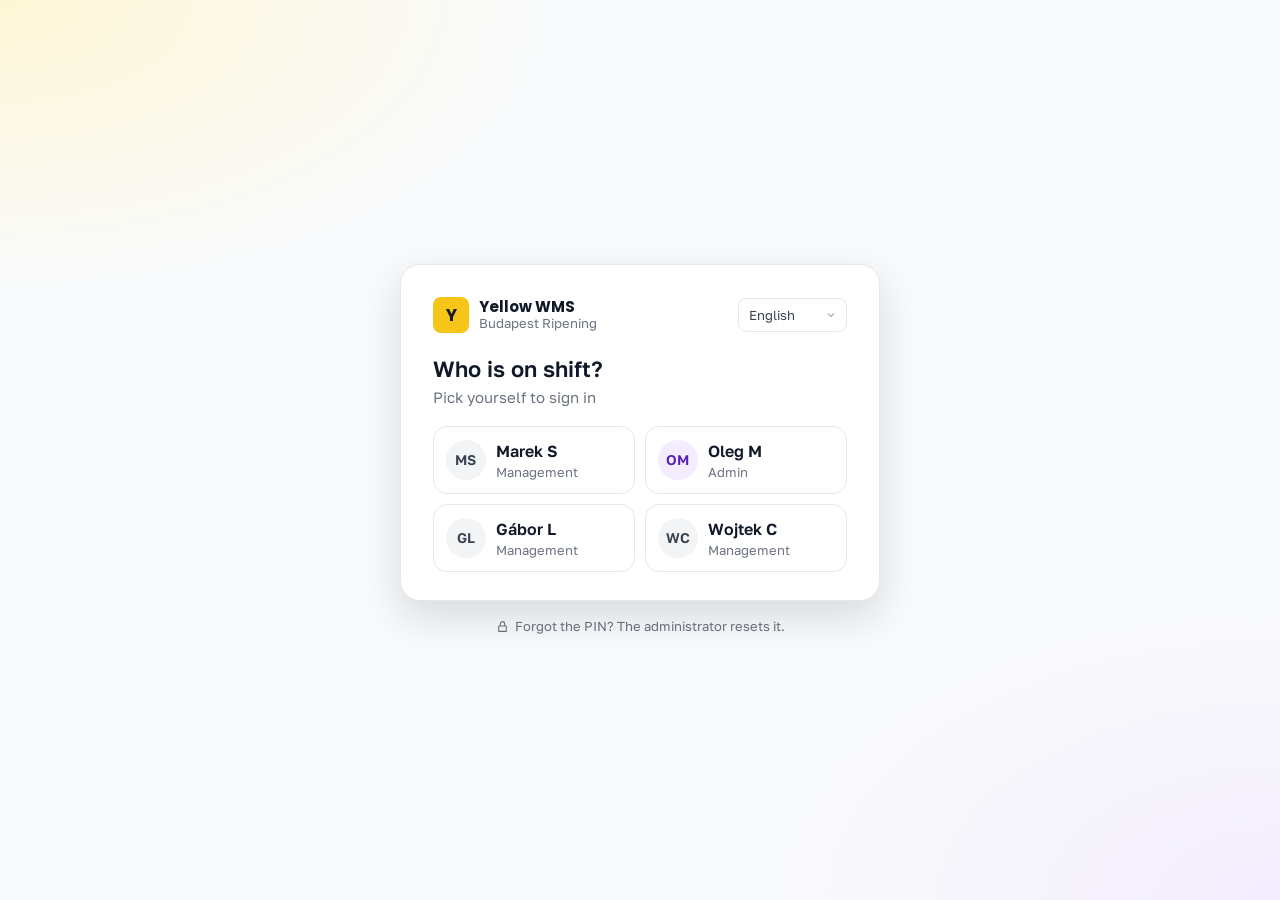
==== commit d481ad39: "Demo 2026-10-25T12:32" ====
--- a/index.html
+++ b/index.html
@@ -6,16 +6,16 @@
 		<link rel="shortcut icon" href="./assets/img/favicon.ico">
 		<meta name="description" content="Yellow WMS — today at the ripening facility">
 		<title>Today · Yellow WMS</title>
-		<script type="module" crossorigin="" src="./js/index.min.js?v=1792787865111"></script>
-		<link rel="modulepreload" crossorigin="" href="./js/ui.min.js?v=1792787865111">
-		<link rel="modulepreload" crossorigin="" href="./js/icon.min.js?v=1792787865111">
-		<link rel="modulepreload" crossorigin="" href="./js/site.min.js?v=1792787865111">
-		<link rel="modulepreload" crossorigin="" href="./js/app-shell.min.js?v=1792787865111">
-		<link rel="modulepreload" crossorigin="" href="./js/toast.min.js?v=1792787865111">
-		<link rel="modulepreload" crossorigin="" href="./js/format.min.js?v=1792787865111">
-		<link rel="stylesheet" crossorigin="" href="./css/ui.min.css?v=1792787865111">
-		<link rel="stylesheet" crossorigin="" href="./css/app-shell.min.css?v=1792787865111">
-		<link rel="stylesheet" crossorigin="" href="./css/index.min.css?v=1792787865111">
+		<script type="module" crossorigin="" src="./js/index.min.js?v=1792931513470"></script>
+		<link rel="modulepreload" crossorigin="" href="./js/ui.min.js?v=1792931513470">
+		<link rel="modulepreload" crossorigin="" href="./js/icon.min.js?v=1792931513470">
+		<link rel="modulepreload" crossorigin="" href="./js/site.min.js?v=1792931513470">
+		<link rel="modulepreload" crossorigin="" href="./js/app-shell.min.js?v=1792931513470">
+		<link rel="modulepreload" crossorigin="" href="./js/toast.min.js?v=1792931513470">
+		<link rel="modulepreload" crossorigin="" href="./js/format.min.js?v=1792931513470">
+		<link rel="stylesheet" crossorigin="" href="./css/ui.min.css?v=1792931513470">
+		<link rel="stylesheet" crossorigin="" href="./css/app-shell.min.css?v=1792931513470">
+		<link rel="stylesheet" crossorigin="" href="./css/index.min.css?v=1792931513470">
 	</head>
 	<body>
 		<!-- Desktop shell: sidebar · main · drawer (Yellow WMS) -->
